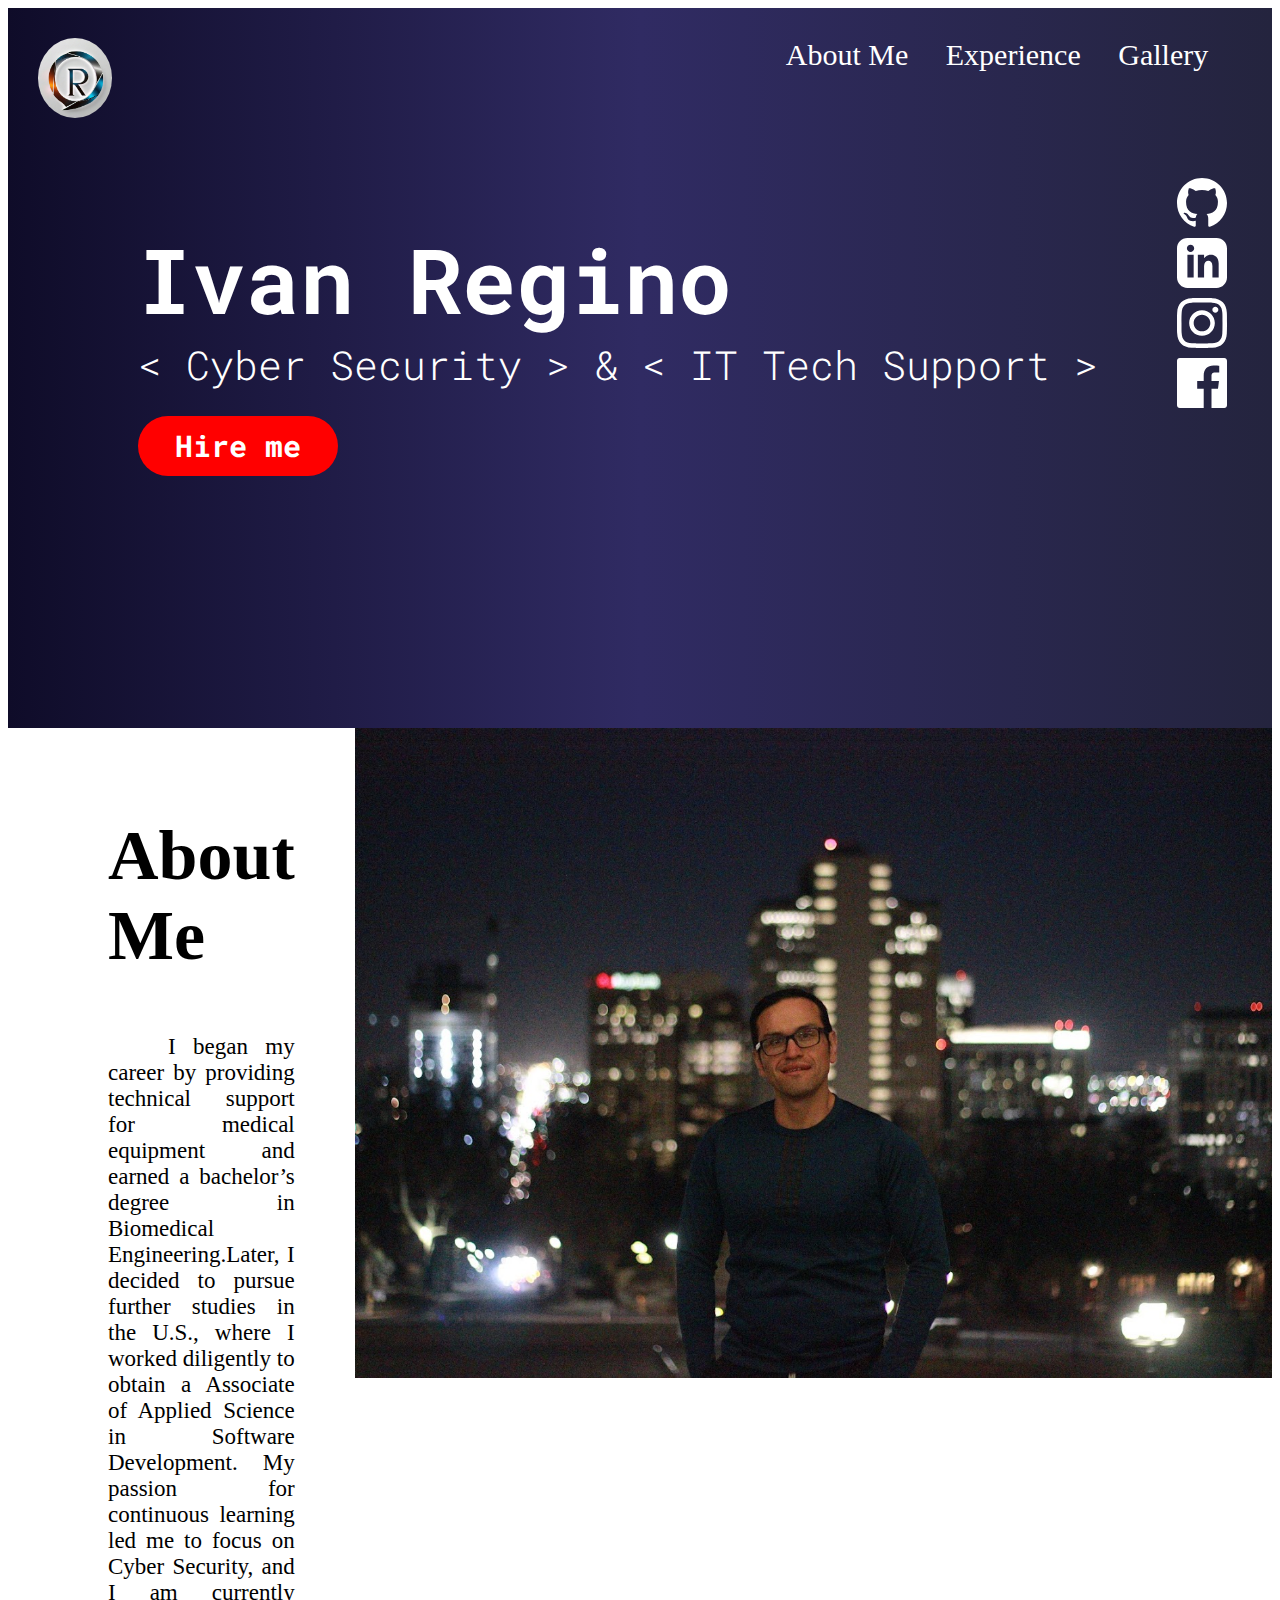
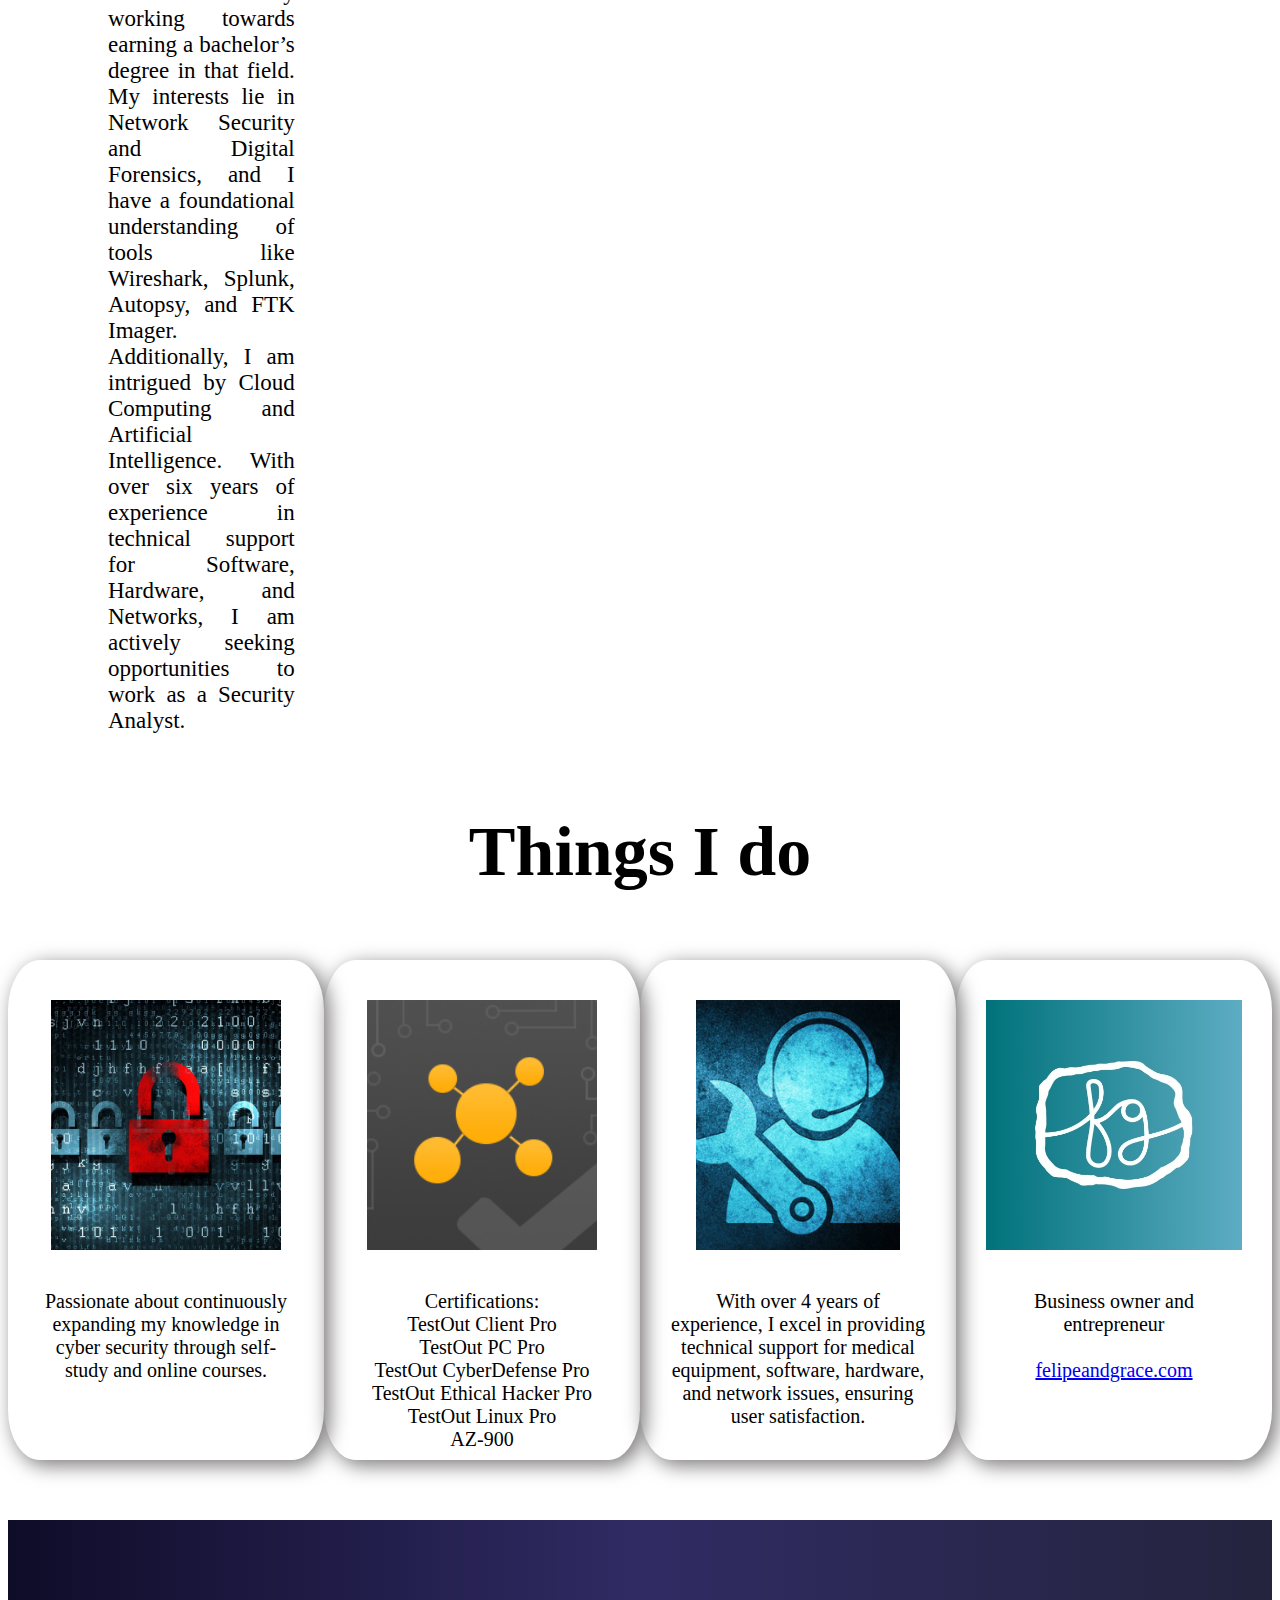
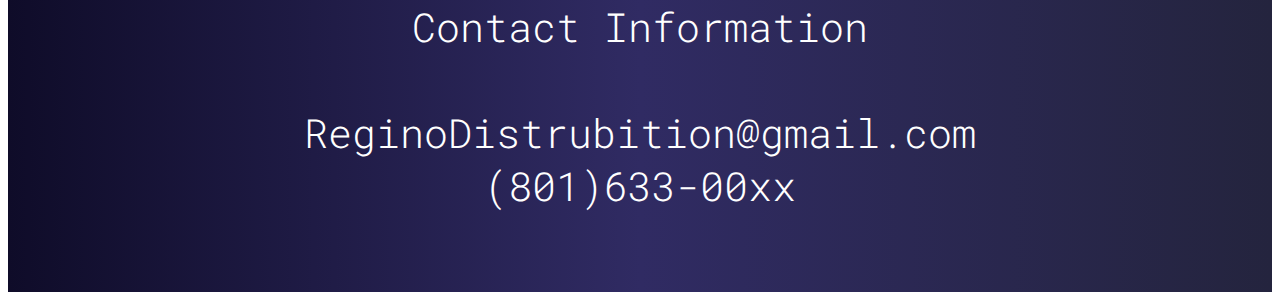
==== index.html @ 35305249 "Update index.html" ====
<!DOCTYPE html>
<html lang="en">
<head>
    <meta charset="UTF-8">
    <link rel="stylesheet" href="src/styles.css" />
    <link rel="preconnect" href="https://fonts.googleapis.com">
    <link rel="preconnect" href="https://fonts.gstatic.com" crossorigin>
    <link href="https://fonts.googleapis.com/css2?family=Roboto+Mono:ital,wght@0,300;0,500;1,600&display=swap" rel="stylesheet">
    <meta http-equiv="X-UA-Compatible" content="IE=edge">
    <meta name="viewport" content="width=device-width, initial-scale=1.0, user-scalable=no">
    <title>Ivan's Portfolio</title>
    <!-- To be published at Ivanfeliper.github.io -->
</head>
<body>
    <section class="section1">
        <nav>
            <img class="avatar" src="src/img/IvanLogo.jpeg">
            <ul class="menu-style">
              <li><a class="menu-style" href="#about-me">About Me </a></li>
              <li><a class="menu-style" href="#Experience">Experience</a></li>
              <li><a class="menu-style" href="#Experience">Gallery</a></li>
            </ul>
         </nav>
       
         <div class="hero-area">
            <div class="hero-text Style-coder ">
                <h1>Ivan Regino</h1>
                <p>&lt Cyber Security &gt & &lt IT Tech Support &gt</p>
                <div class="button"><h2 class="text-for-buttons">Hire me</h2></div>
             </div>
             <div class="socialmedia">
                <div>
                   <a class="socialmedia-style" href="https://github.com/Ivanfeliper" target="_blank">
                       <svg xmlns="http://www.w3.org/2000/svg" fill="white"  width="50" height="50" viewBox="0 0 24 24"><path d="M12 0c-6.626 0-12 5.373-12 12 0 5.302 3.438 9.8 8.207 11.387.599.111.793-.261.793-.577v-2.234c-3.338.726-4.033-1.416-4.033-1.416-.546-1.387-1.333-1.756-1.333-1.756-1.089-.745.083-.729.083-.729 1.205.084 1.839 1.237 1.839 1.237 1.07 1.834 2.807 1.304 3.492.997.107-.775.418-1.305.762-1.604-2.665-.305-5.467-1.334-5.467-5.931 0-1.311.469-2.381 1.236-3.221-.124-.303-.535-1.524.117-3.176 0 0 1.008-.322 3.301 1.23.957-.266 1.983-.399 3.003-.404 1.02.005 2.047.138 3.006.404 2.291-1.552 3.297-1.23 3.297-1.23.653 1.653.242 2.874.118 3.176.77.84 1.235 1.911 1.235 3.221 0 4.609-2.807 5.624-5.479 5.921.43.372.823 1.102.823 2.222v3.293c0 .319.192.694.801.576 4.765-1.589 8.199-6.086 8.199-11.386 0-6.627-5.373-12-12-12z"/></svg>
                   </a>
                </div>
                <div>
                   <a class="socialmedia-style" href="https://www.linkedin.com/in/ivan-regino-4985a9157/" target="_blank">
                         <svg xmlns="http://www.w3.org/2000/svg" fill="white"   height="50" viewBox="0 0 24 24"><path d="M19 0h-14c-2.761 0-5 2.239-5 5v14c0 2.761 2.239 5 5 5h14c2.762 0 5-2.239 5-5v-14c0-2.761-2.238-5-5-5zm-11 19h-3v-11h3v11zm-1.5-12.268c-.966 0-1.75-.79-1.75-1.764s.784-1.764 1.75-1.764 1.75.79 1.75 1.764-.783 1.764-1.75 1.764zm13.5 12.268h-3v-5.604c0-3.368-4-3.113-4 0v5.604h-3v-11h3v1.765c1.396-2.586 7-2.777 7 2.476v6.759z"/></svg>
                   </a>
                </div>
                <div>
                   <a class="socialmedia-style" href="https://www.instagram.com/ivanreginohernandez/" target="_blank">           
                         <svg xmlns="http://www.w3.org/2000/svg" fill="white"   height="50" viewBox="0 0 24 24"><path d="M12 2.163c3.204 0 3.584.012 4.85.07 3.252.148 4.771 1.691 4.919 4.919.058 1.265.069 1.645.069 4.849 0 3.205-.012 3.584-.069 4.849-.149 3.225-1.664 4.771-4.919 4.919-1.266.058-1.644.07-4.85.07-3.204 0-3.584-.012-4.849-.07-3.26-.149-4.771-1.699-4.919-4.92-.058-1.265-.07-1.644-.07-4.849 0-3.204.013-3.583.07-4.849.149-3.227 1.664-4.771 4.919-4.919 1.266-.057 1.645-.069 4.849-.069zm0-2.163c-3.259 0-3.667.014-4.947.072-4.358.2-6.78 2.618-6.98 6.98-.059 1.281-.073 1.689-.073 4.948 0 3.259.014 3.668.072 4.948.2 4.358 2.618 6.78 6.98 6.98 1.281.058 1.689.072 4.948.072 3.259 0 3.668-.014 4.948-.072 4.354-.2 6.782-2.618 6.979-6.98.059-1.28.073-1.689.073-4.948 0-3.259-.014-3.667-.072-4.947-.196-4.354-2.617-6.78-6.979-6.98-1.281-.059-1.69-.073-4.949-.073zm0 5.838c-3.403 0-6.162 2.759-6.162 6.162s2.759 6.163 6.162 6.163 6.162-2.759 6.162-6.163c0-3.403-2.759-6.162-6.162-6.162zm0 10.162c-2.209 0-4-1.79-4-4 0-2.209 1.791-4 4-4s4 1.791 4 4c0 2.21-1.791 4-4 4zm6.406-11.845c-.796 0-1.441.645-1.441 1.44s.645 1.44 1.441 1.44c.795 0 1.439-.645 1.439-1.44s-.644-1.44-1.439-1.44z"/></svg> 
                   </a>
                </div> 
               <div>
                   <a class="socialmedia-style" href="https://www.facebook.com/ivan.reginohernandez/" target="_blank">             
                         <svg xmlns="http://www.w3.org/2000/svg" fill="white"  width="50" height="50" viewBox="0 0 24 24"><path d="M22.675 0h-21.35c-.732 0-1.325.593-1.325 1.325v21.351c0 .731.593 1.324 1.325 1.324h11.495v-9.294h-3.128v-3.622h3.128v-2.671c0-3.1 1.893-4.788 4.659-4.788 1.325 0 2.463.099 2.795.143v3.24l-1.918.001c-1.504 0-1.795.715-1.795 1.763v2.313h3.587l-.467 3.622h-3.12v9.293h6.116c.73 0 1.323-.593 1.323-1.325v-21.35c0-.732-.593-1.325-1.325-1.325z"/></svg> 
                   </a>
               </div>
                   
            </div>        
            
         </div>
    </section>
     
    <section class="section2">
       <div class="section2-information"> 
          <h2 class="section2-textstyle1" id="about-me">About Me</h2>
          <p class="section2-textstyle2">I began my career by providing technical support for medical equipment
              and earned a bachelor’s degree in Biomedical Engineering.Later, I decided to 
              pursue further studies  in the U.S., where I worked diligently to obtain a 
              Associate of Applied Science in Software Development. My passion for continuous learning
              led me to focus on Cyber Security, and I am currently working towards earning
              a bachelor’s degree in that field. My interests lie in Network Security
              and Digital Forensics, and I have a foundational understanding of tools like
              Wireshark, Splunk, Autopsy, and FTK Imager. Additionally, I am intrigued by 
              Cloud Computing and Artificial Intelligence. With over six years of experience
              in technical support for Software, Hardware, and Networks, I am actively seeking
              opportunities to work as a Security Analyst.

       </div>
       <div class="section2-container"> 
         <img class="section2-container-img" src="src/img/IvanCapitol.JPG" alt="Ivan Regino at the Capitol"/>
       </div>
    </section>

    <section class="section3" id="Experience"> 
      <h2 class="section2-textstyle1">Things I  do </h2>
      <div class="subsection3">
         <div class="section3-container">
           <div class="section3-insidecontainer-icon">
               <img class="section3-icos" src="src/img/cyber-security-locks.jpg" style="width:90%" alt="VS Code"/>
            </div>
            <div class="section3-insidecontainer-icon">
               <p> Passionate about continuously expanding my knowledge in cyber security through self-study and online courses.</p>
            </div>
         </div>

         <div class="section3-container">
            <div class="section3-insidecontainer-icon">
               <img class="section3-icos" src="src/img/networkpro.png" style="width:90%" alt="VS Code"/>
            </div>
            <div class="section3-insidecontainer-icon">
               <p>Certifications: <br>
               TestOut Client Pro<br>
               TestOut PC Pro <br>
               TestOut CyberDefense Pro <br>
               TestOut Ethical Hacker Pro <br>
               TestOut Linux Pro <br>
               AZ-900
               </p>
            </div>
         </div>
         
         <div class="section3-container">
            <div class="section3-insidecontainer-icon">
               <img class="section3-icos" src="src/img/techSupport.png" style="width:80%" alt="VS Code"/>
            </div>
            <div class="section3-insidecontainer-icon">
               <p>With over 4 years of experience, I excel in providing technical support for medical equipment, software, hardware, and network issues, ensuring user satisfaction.</p>
            </div>
         </div>

         <div class="section3-container">
            <div class="section3-insidecontainer-icon">
               <img class="section3-icos" src="src/img/felipe.jpg" style="width:100%" alt="VS Code"/>
            </div>
            <div class="section3-insidecontainer-icon">
               <p>Business owner and entrepreneur <br> <br> <a href="https://www.felipeandgrace.com/" target="_blank">felipeandgrace.com </a></p>
            </div>
         </div>
      </div>

    </section>
    <footer>
      <p>Contact Information <BR><br> ReginoDistrubition@gmail.com <br> (801)633-00xx </p>
    </footer>
    <script src="src/app.js"></script>
    
</body>
</html>
---- src/styles.css ----
* {
    box-sizing: border-box;
  }
  
.Style-coder {
    font-family: 'Roboto Mono', monospace;
}
p {
    font-weight: 300;
    margin: 0;
}
.section1 {
    height: 80vh;
    color: white;
    font-size: 40px;
    background-image: linear-gradient(to right, #0f0c29, #302b63, #24243e);
}
.avatar {
    height: 80px;
    margin: 30px;
    border-radius: 50%;
}
.menu-style{
    margin-right: 30px;
    text-decoration: none;
    color: white;
}
.hero-text {
    margin-left: 100px;
}
.hero-area {
    display: flex;
    justify-content: space-between;
    align-items: center;
    padding: 30px;
}

nav {
    display: flex;
    justify-content: space-between;
}
ul {
    display: flex;
    list-style-type: none;
    width: 500px;
    justify-content: space-around;
    font-size: 30px;
}
li {
    text-decoration: none;
}

h1 {
    font-size: 90px;
    margin: 0;
}

.button {
    width: 200px;
    height: 60px;
    border-radius: 30px;
    text-align: center;
    background-color: red;
    margin-top: 20px;
    font-size: 30px;
    font-weight: 300;
    
}
.button:hover {
    background: linear-gradient(to right, #FF00BB, #4ca2cb) !important;
}
.button:active{
    color:black;
}
.text-for-buttons {
    padding-top: 10px;
    padding-bottom: 10px;
    font-size: 30px;
}
.socialmedia {
    padding-bottom: 100px;
}
.socialmedia-style {
    margin: 15px;
    fill: white;
}

.section2 {
    display: flex;
    flex-direction: row; //
    align-items: center;
    justify-content: space-between;
    height: 60hv;
    background-color: white;
}
.section2-information {
     flex: 1;
    margin-top: 30px;
    margin-left: 100px;
    margin-right: 60px;

}
.section2-container-img {
    flex: 1;
    width: 100%;
    height: 650px;
    object-fit: cover; //Ensures the image covers the area without distortion */
}
.section2-textstyle1 {
    margin-top: 50;
    font-size: 70px;
}
.section2-textstyle2 {
    text-indent: 60px;
    font-size: 23px;
    text-align: justify;
}
.section3{
    display: flex;
    flex-direction: column;
    text-align: center;
    margin-top: 20px;
    margin-bottom: 60px;
    height: 60hv;
}
.subsection3 {
    display: flex;
    justify-content: space-around;
    align-items: center;
    height: 500px;
    background-color:white;
    margin-top: 10px;
}
.section3-container {
    height: 500px;
    width: 320px;
    border-radius: 10%;
    box-shadow: 5px 5px 20px rgb(119, 116, 116);
}
.section3-insidecontainer-icon {
    display:flex;
    justify-content: space-around;
    margin-top: 40px;
    margin-left: 30px;
    margin-right: 30px;
    font-size: 20px;
}
.section3-icos {  
    width: 250px; /* Set your desired width */
    height: 250px; /* Set your desired height */
    object-fit: cover; /* Ensures the image covers the area without distortion */
}
footer {
    background-image: linear-gradient(to right, #0f0c29, #302b63, #24243e);
    color: white;
    font-family: 'Roboto Mono', monospace;
    font-size: 40px;
    text-align: center;
    padding: 80px;
}

/* Let'smake it responsive */
@media (max-width: 600px) {
    /* Styles for mobile devices */
}

}
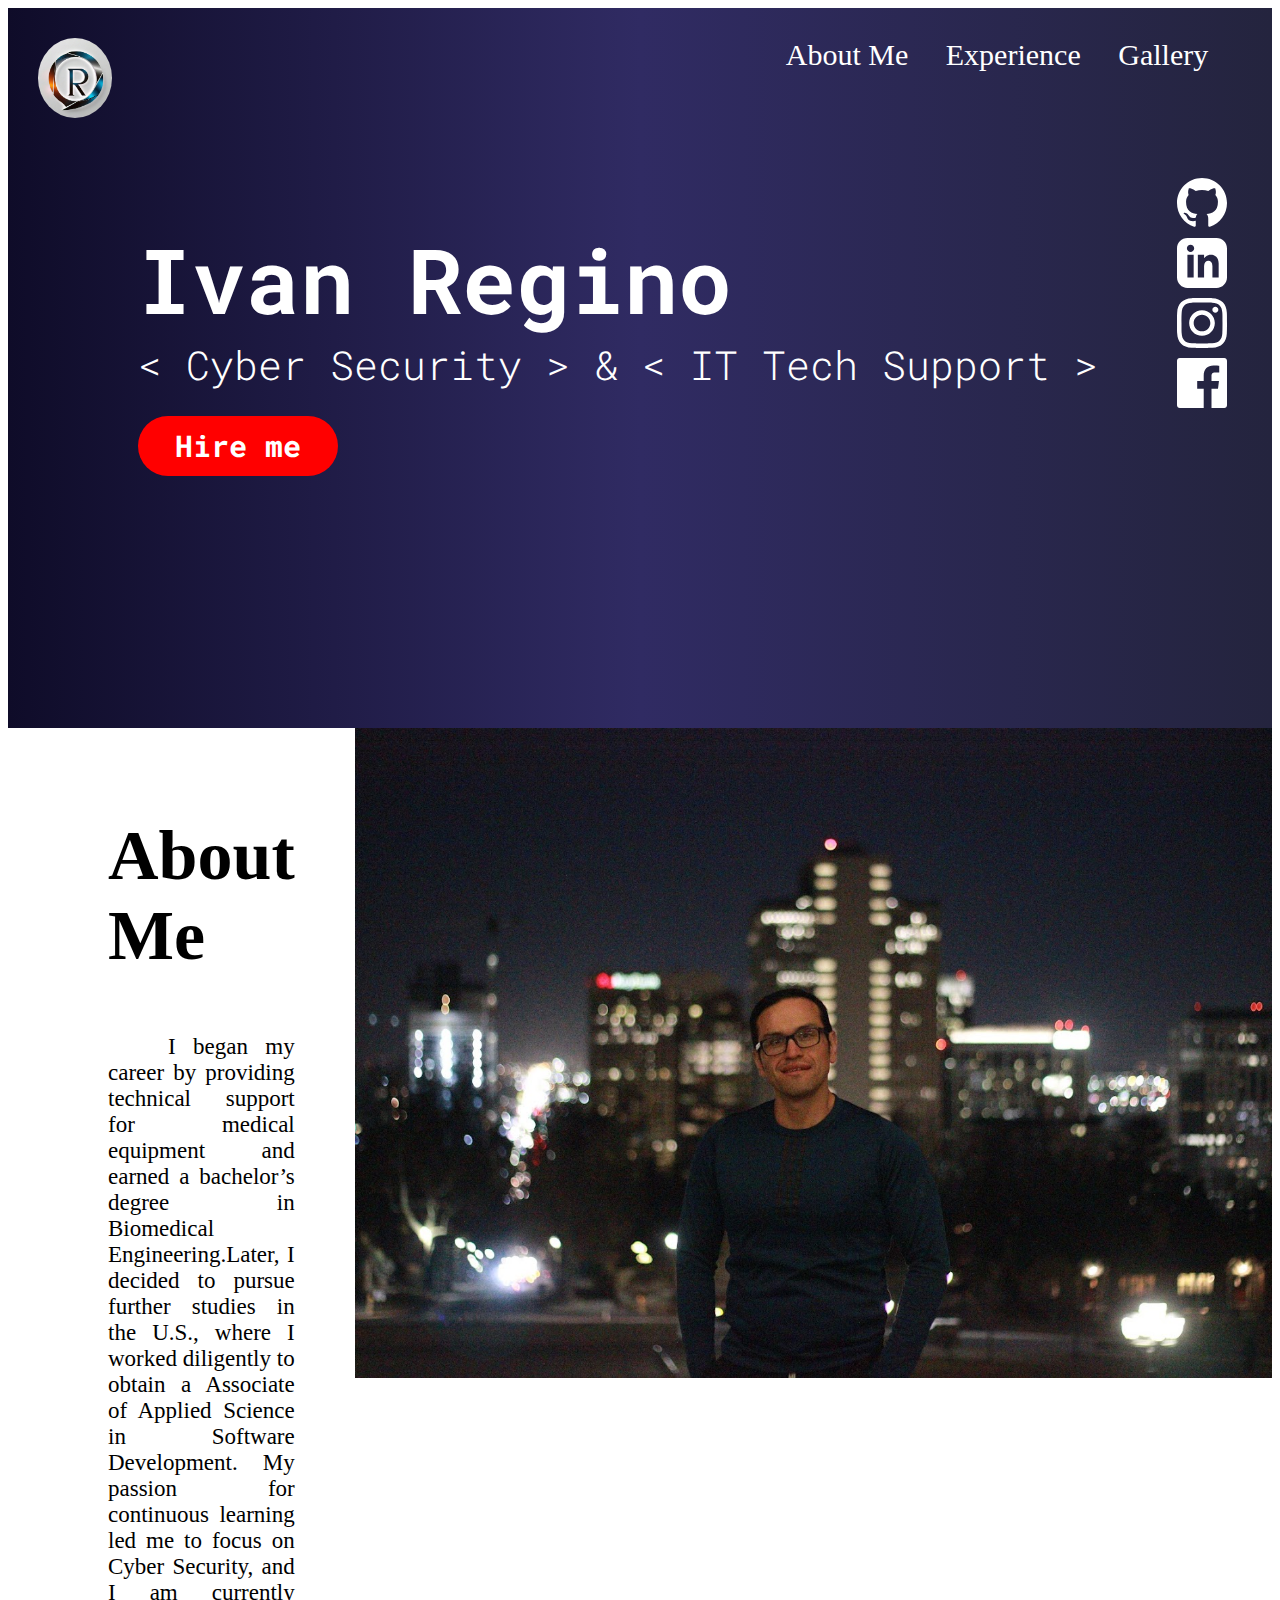
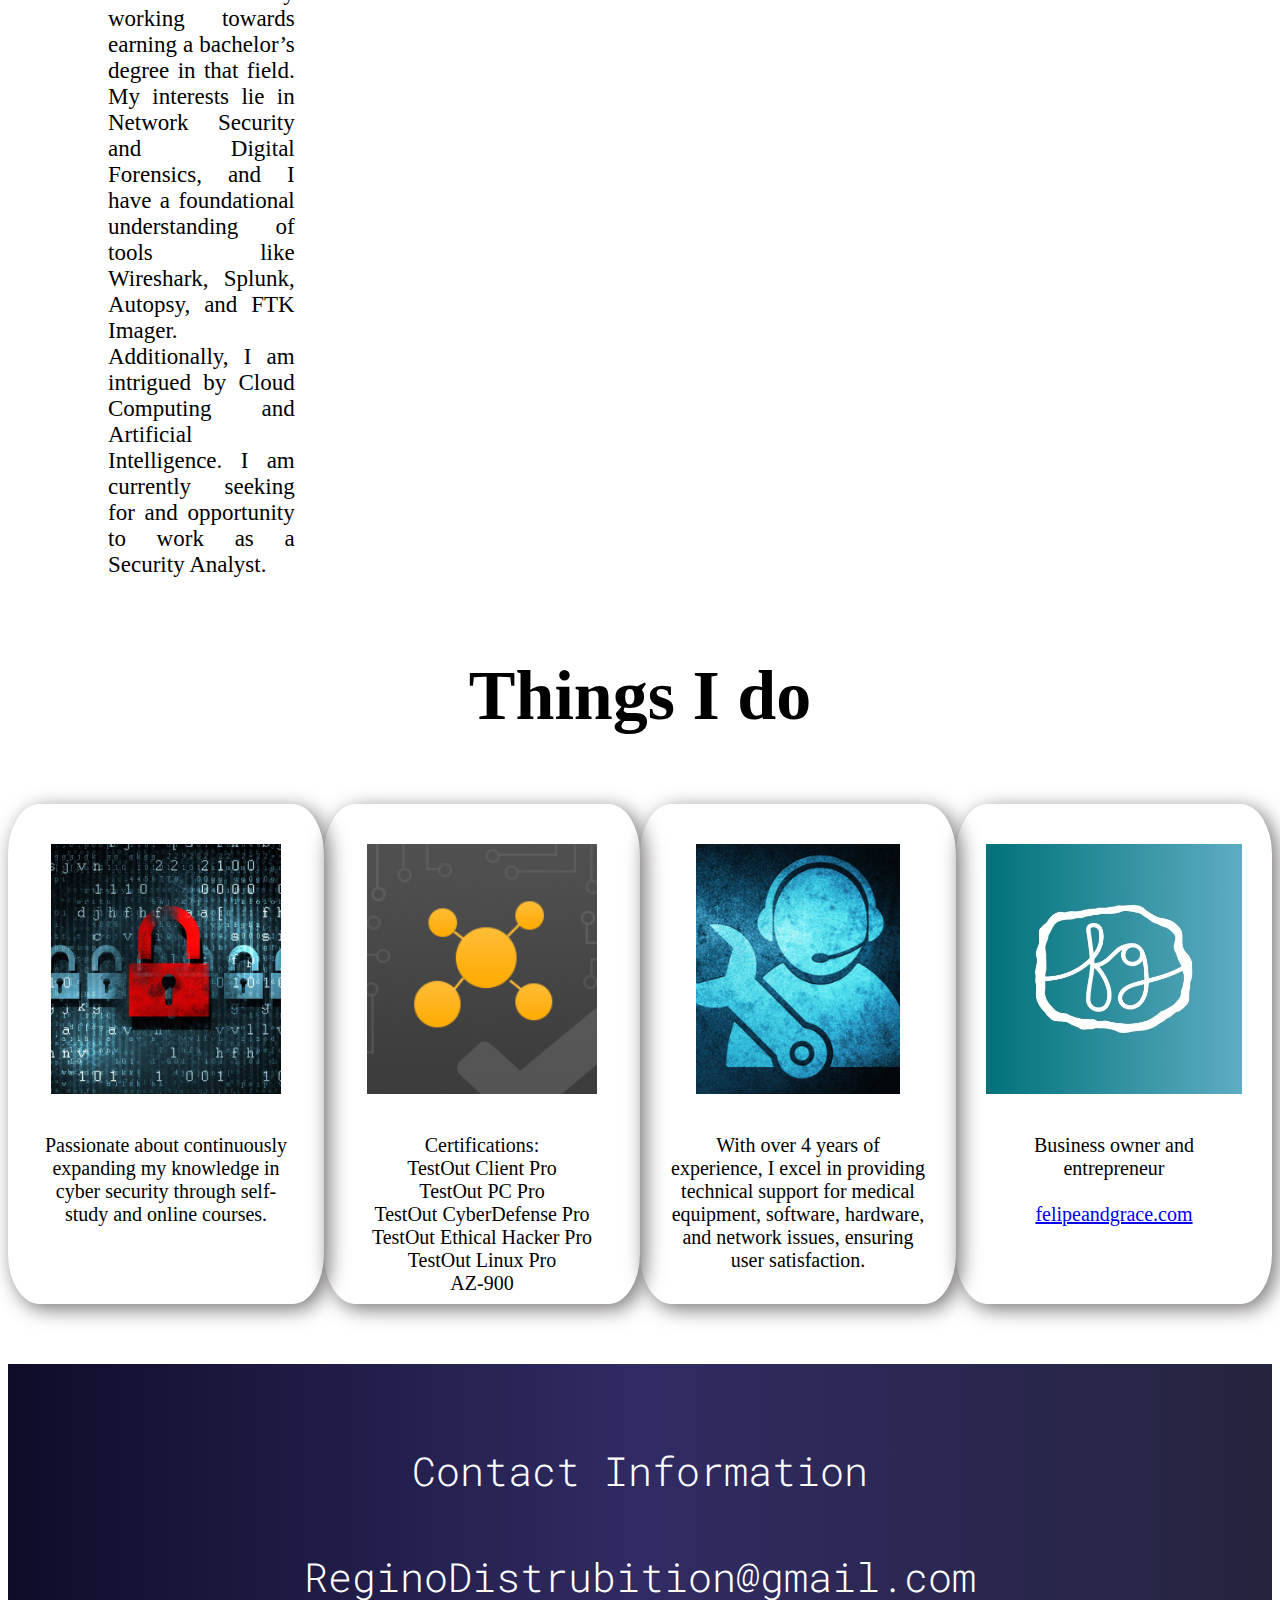
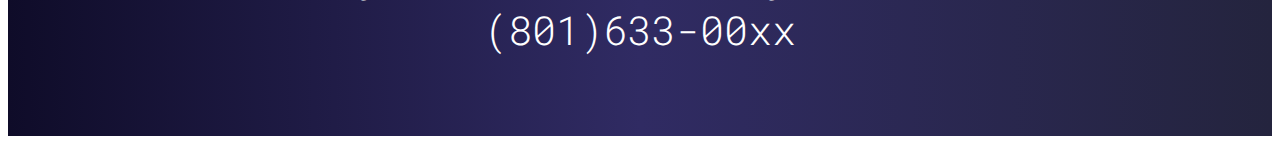
==== commit f5e93695: "Update index.html" ====
--- a/index.html
+++ b/index.html
@@ -66,9 +66,8 @@
               a bachelor’s degree in that field. My interests lie in Network Security
               and Digital Forensics, and I have a foundational understanding of tools like
               Wireshark, Splunk, Autopsy, and FTK Imager. Additionally, I am intrigued by 
-              Cloud Computing and Artificial Intelligence. With over six years of experience
-              in technical support for Software, Hardware, and Networks, I am actively seeking
-              opportunities to work as a Security Analyst.
+              Cloud Computing and Artificial Intelligence. I am currently seeking for and 
+              opportunity to work as a Security Analyst.
 
        </div>
        <div class="section2-container"> 
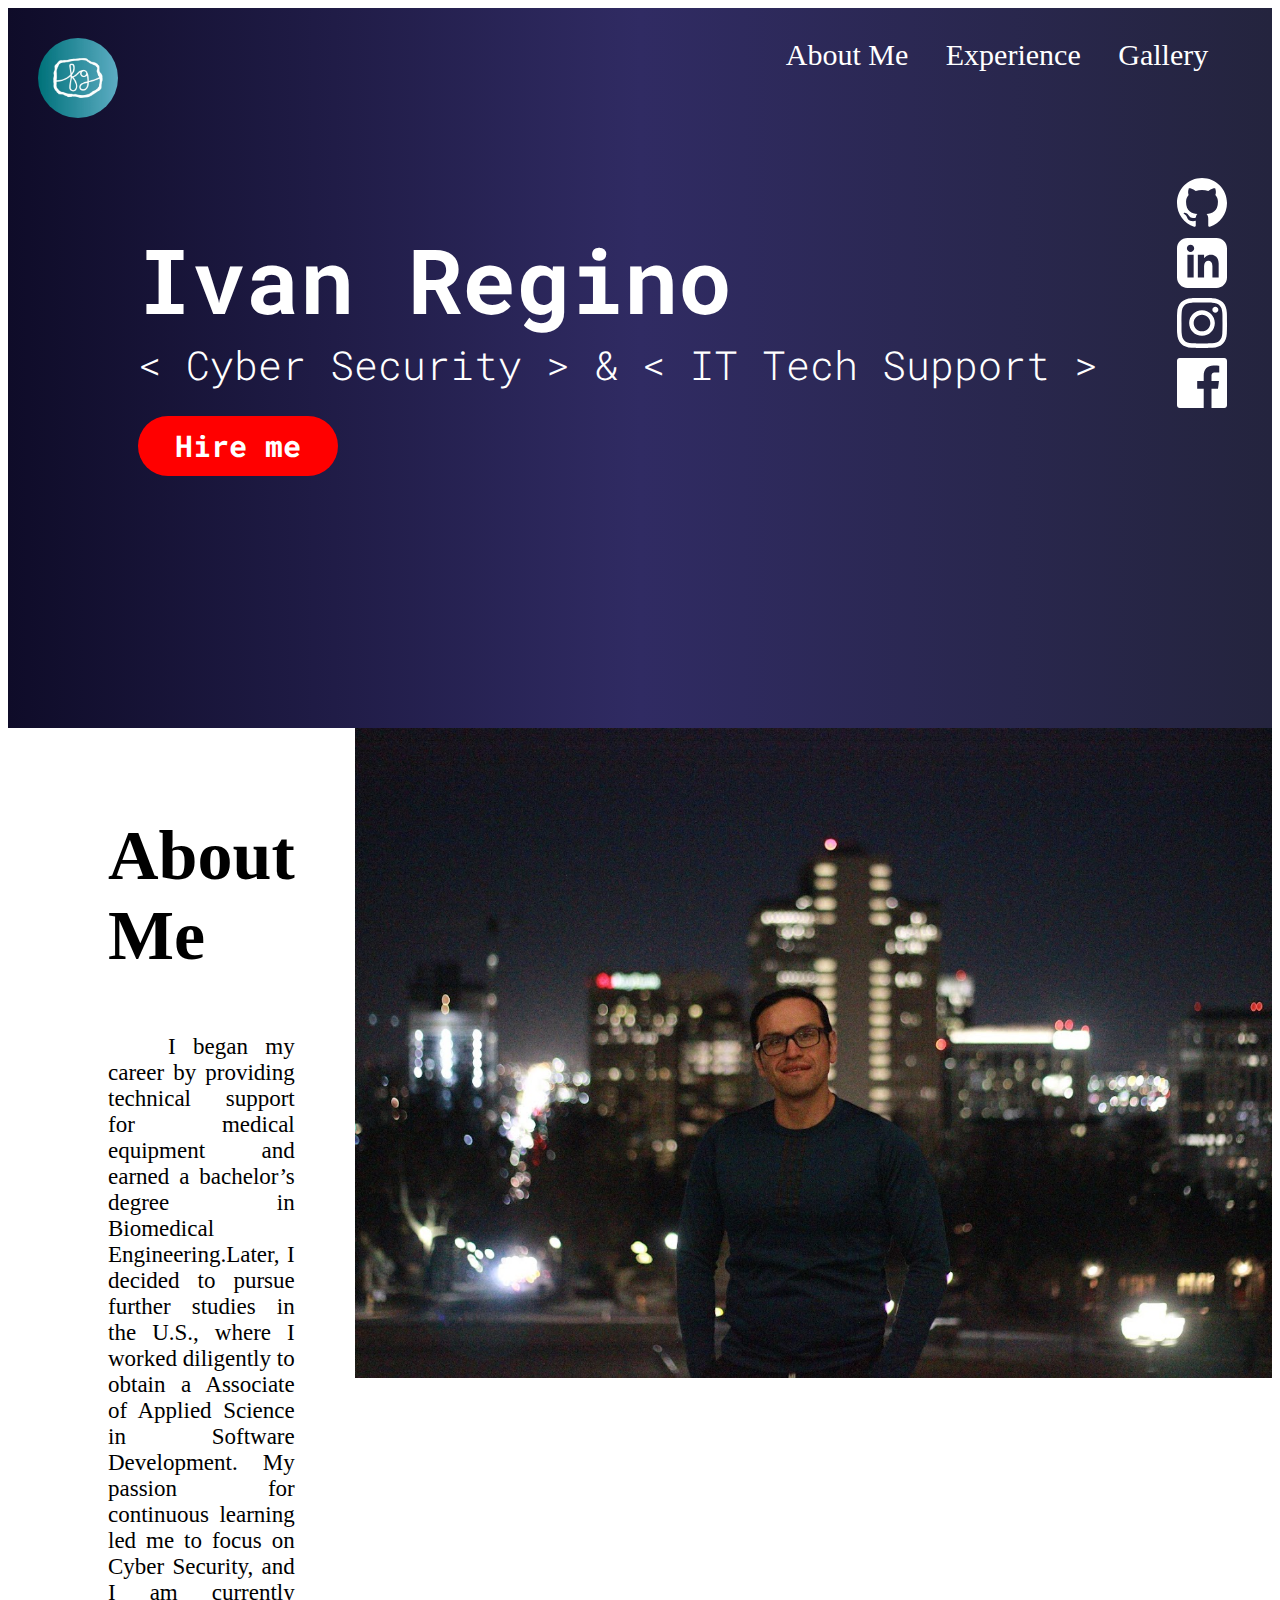
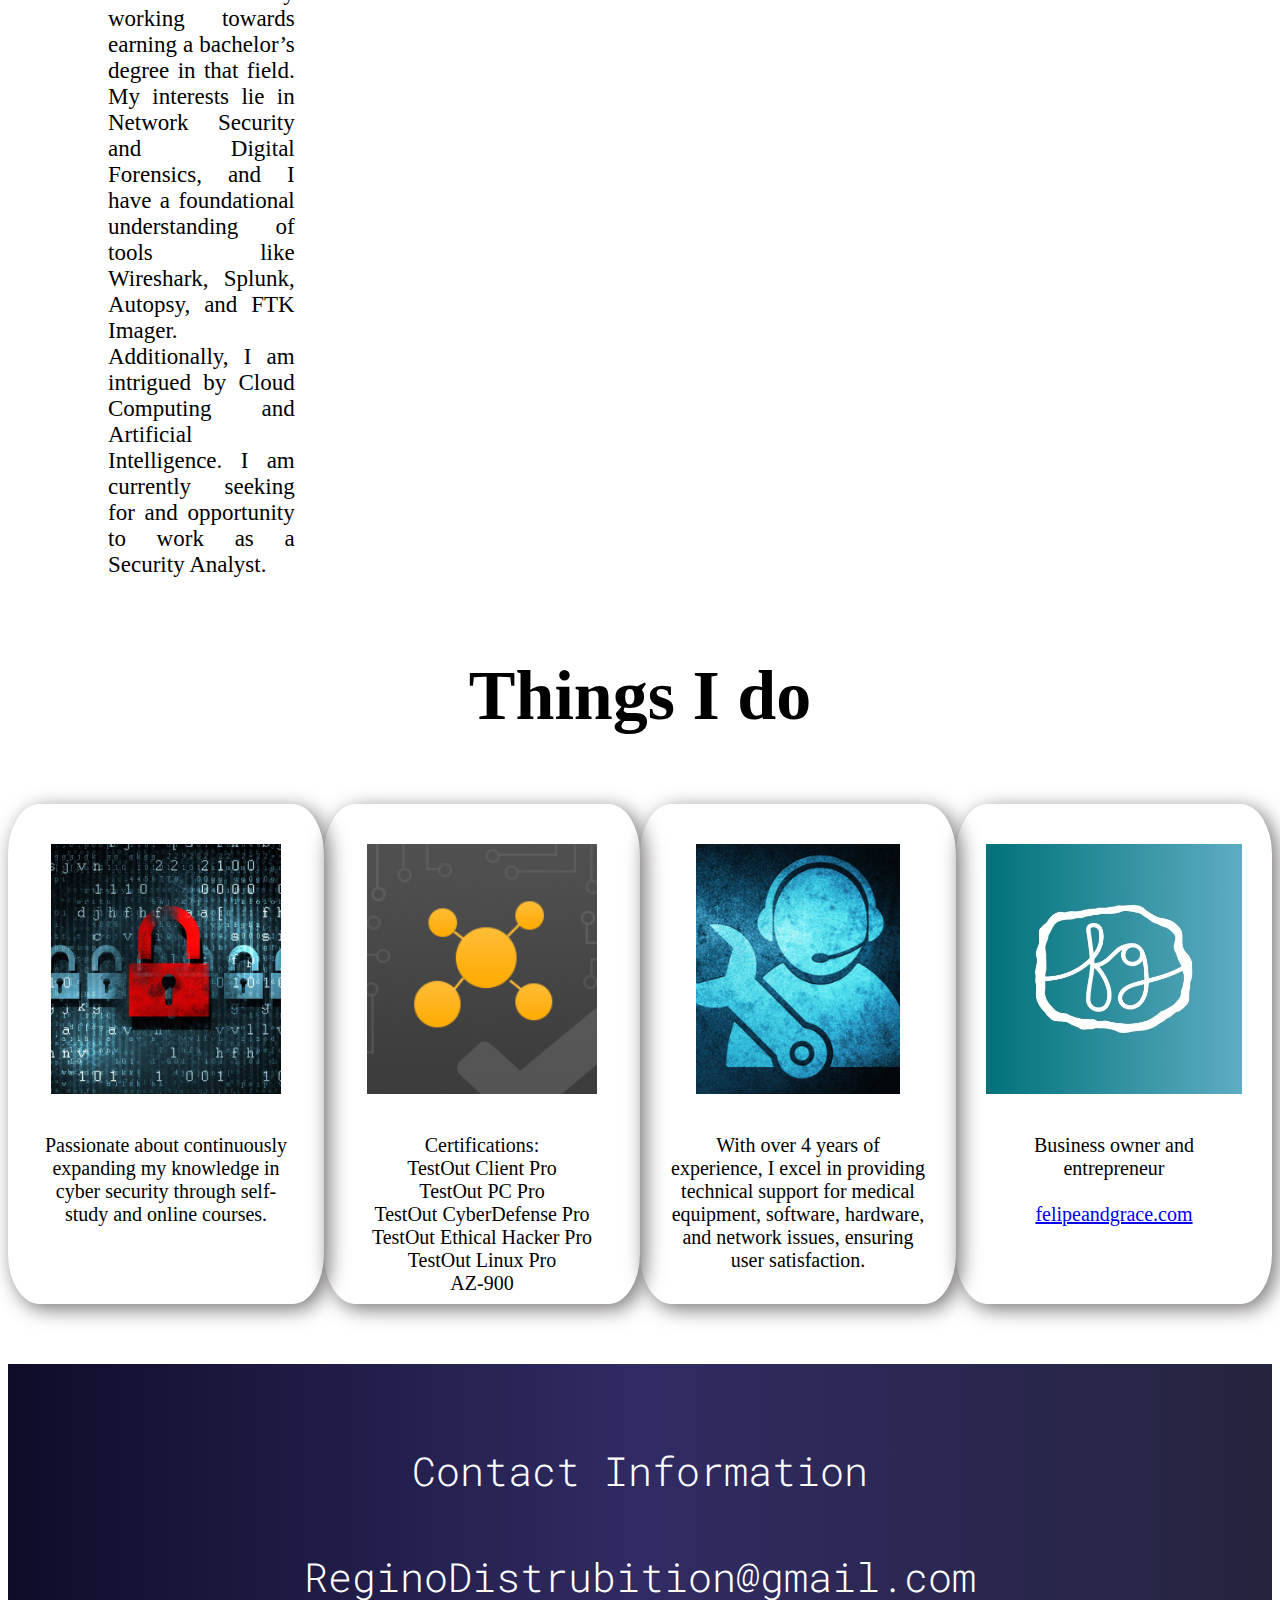
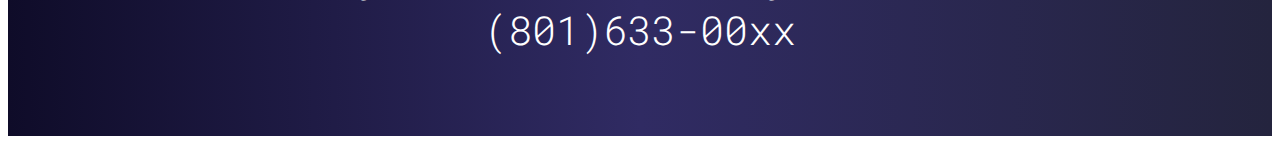
==== commit a45f5889: "Update index.html" ====
--- a/index.html
+++ b/index.html
@@ -14,7 +14,7 @@
 <body>
     <section class="section1">
         <nav>
-            <img class="avatar" src="src/img/IvanLogo.jpeg">
+            <img class="avatar" src="src/img/felipe.jpg">
             <ul class="menu-style">
               <li><a class="menu-style" href="#about-me">About Me </a></li>
               <li><a class="menu-style" href="#Experience">Experience</a></li>
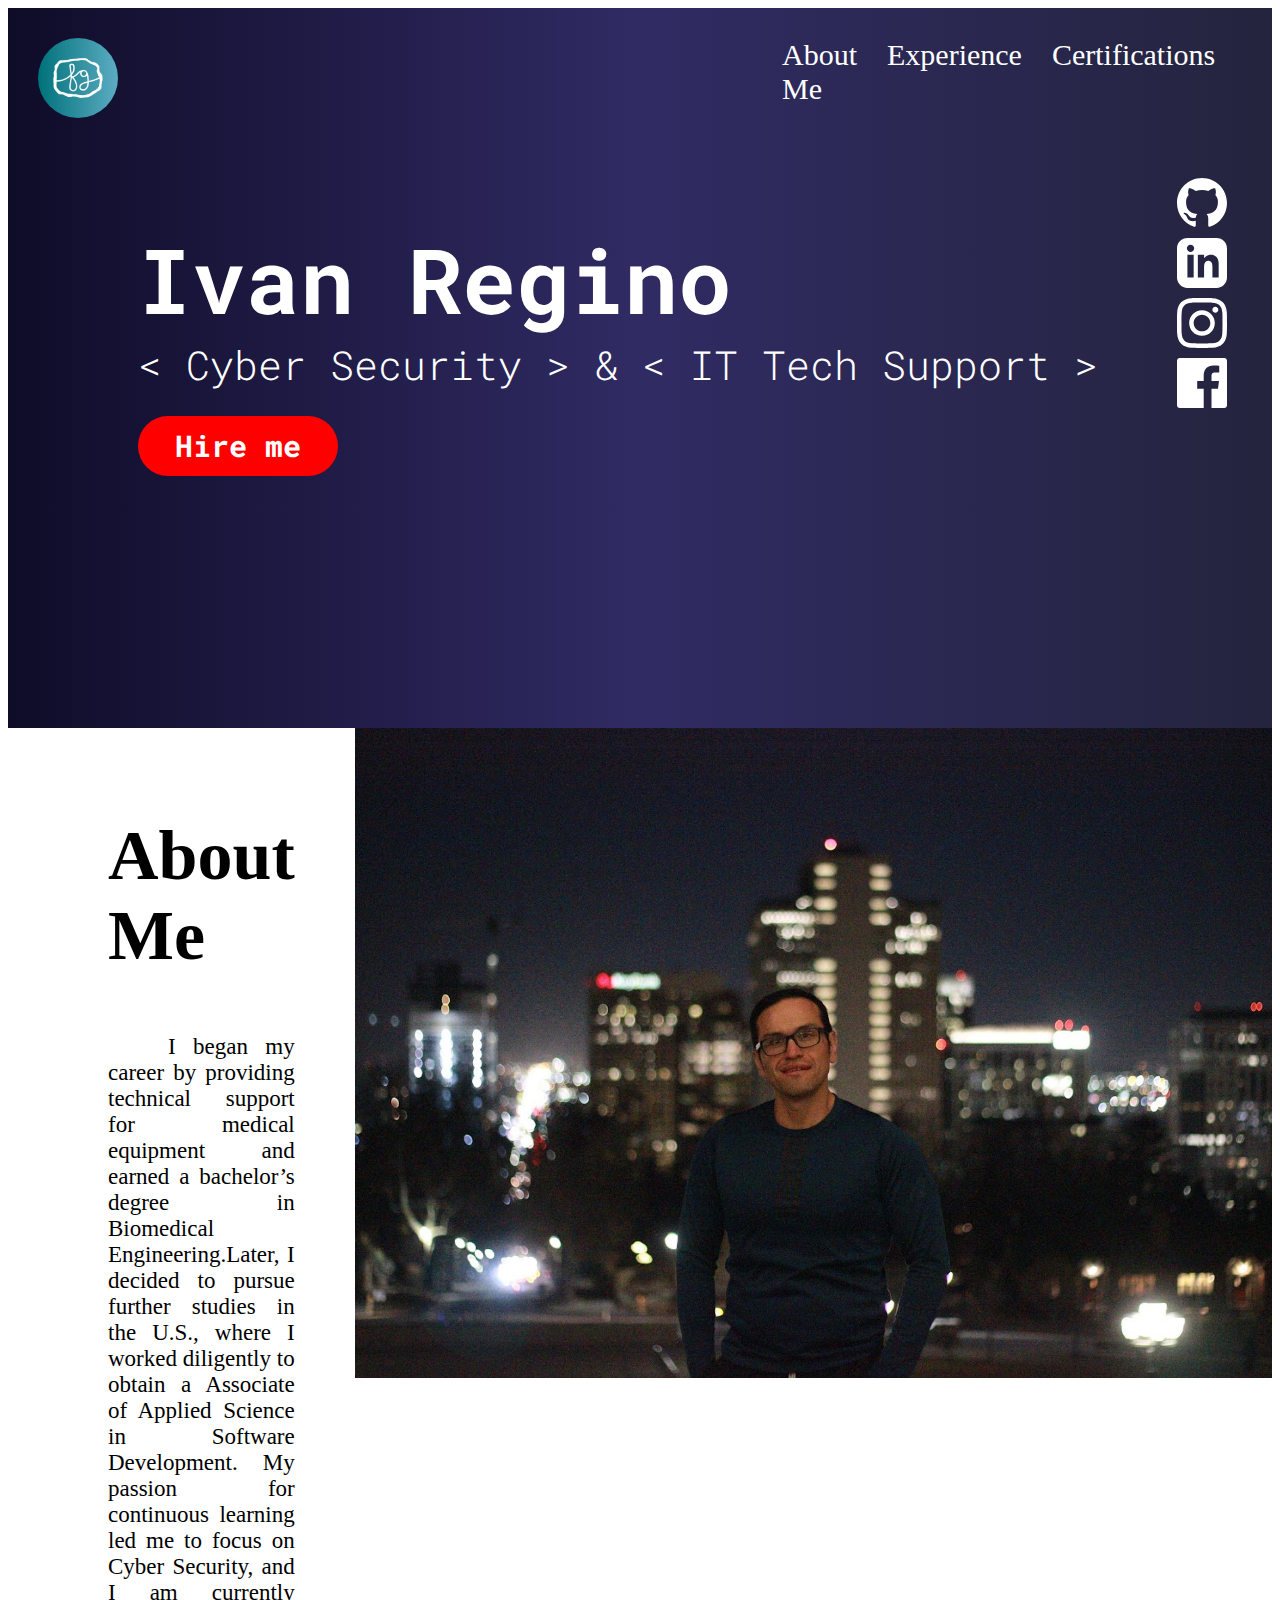
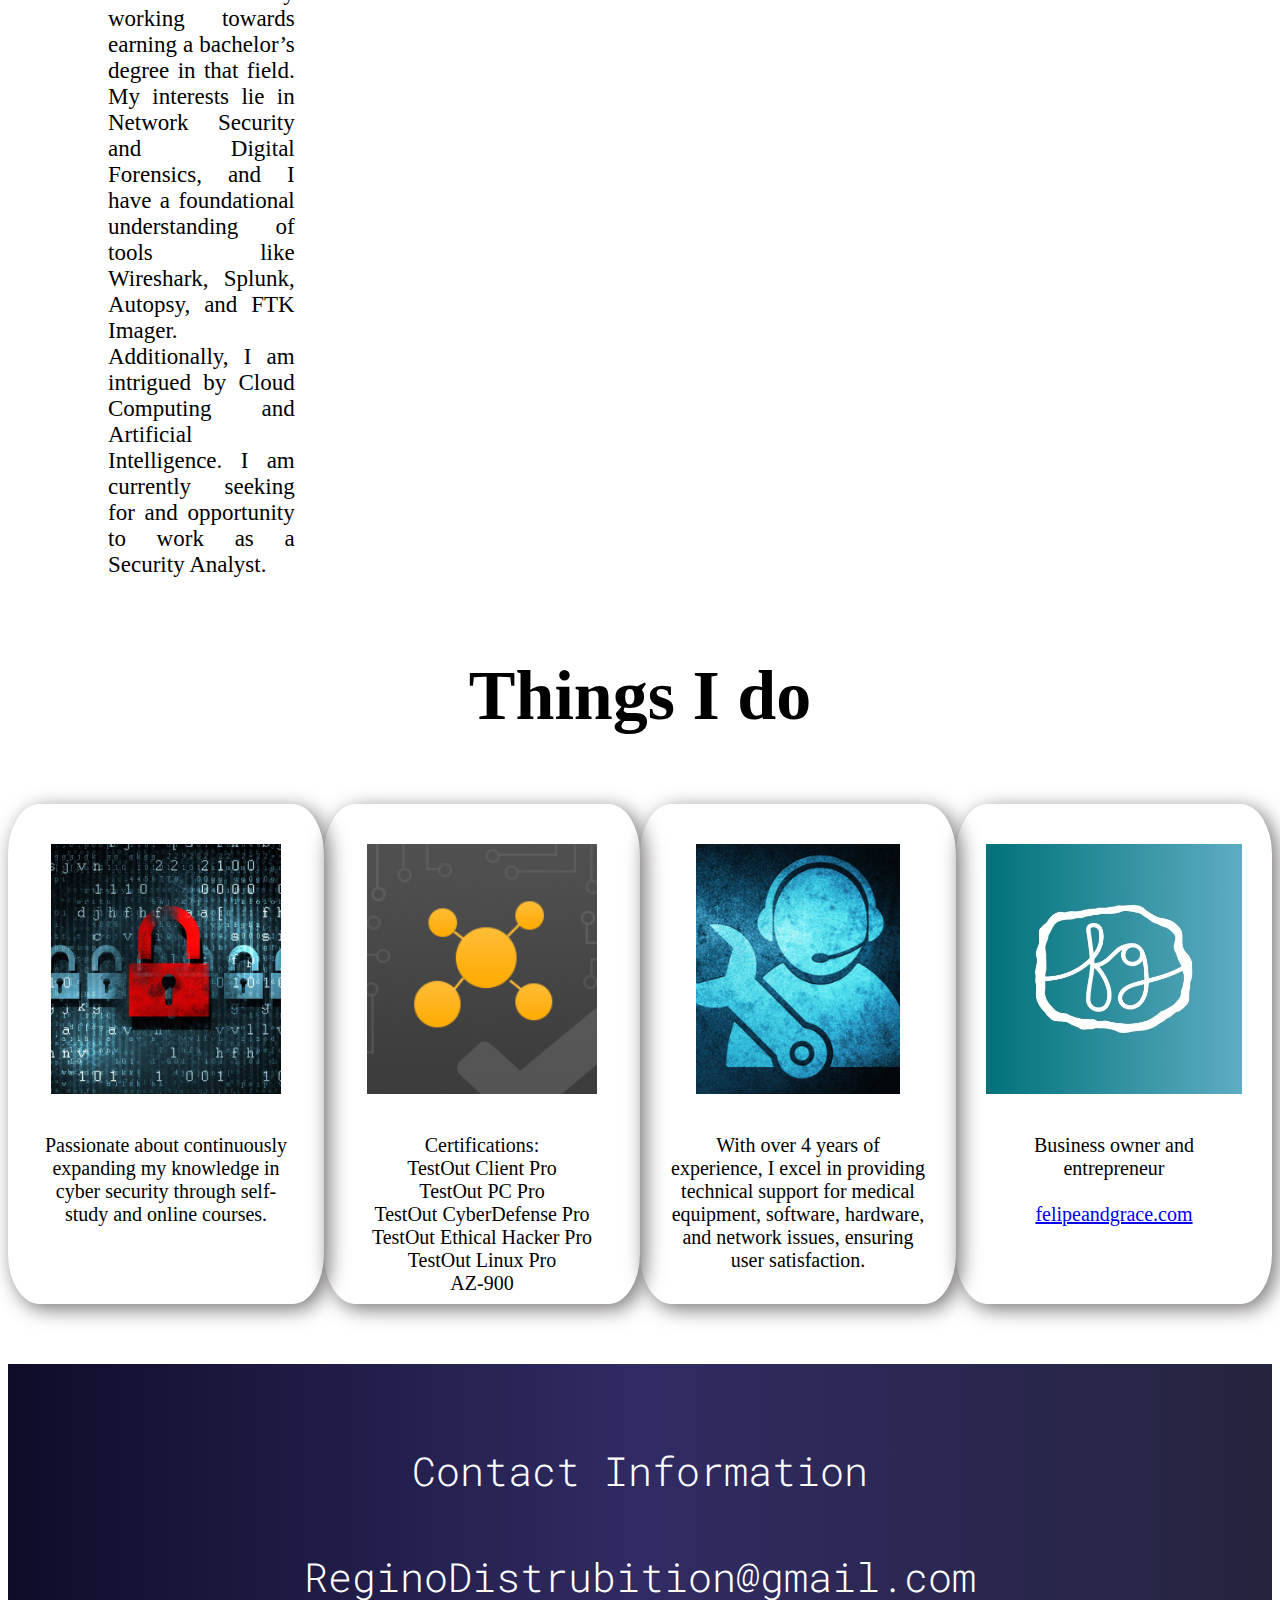
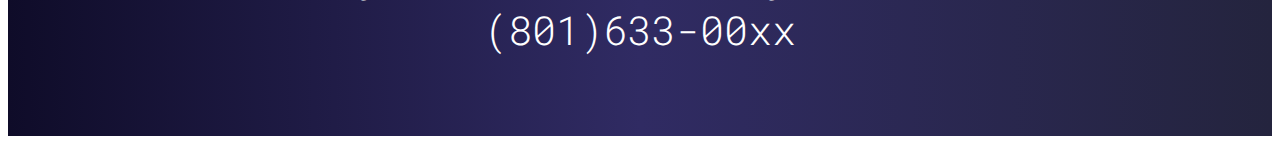
==== commit ac4442d5: "Update index.html" ====
--- a/index.html
+++ b/index.html
@@ -18,7 +18,7 @@
             <ul class="menu-style">
               <li><a class="menu-style" href="#about-me">About Me </a></li>
               <li><a class="menu-style" href="#Experience">Experience</a></li>
-              <li><a class="menu-style" href="#Experience">Gallery</a></li>
+              <li><a class="menu-style" href="gallery.html" target="_blank">Certifications</a></li>
             </ul>
          </nav>
        
--- a/src/styles.css
+++ b/src/styles.css
@@ -159,9 +159,10 @@
     padding: 80px;
 }
 
-/* Let'smake it responsive */
-@media (max-width: 600px) {
-    /* Styles for mobile devices */
+
+
+
 }
 
-}
+
+
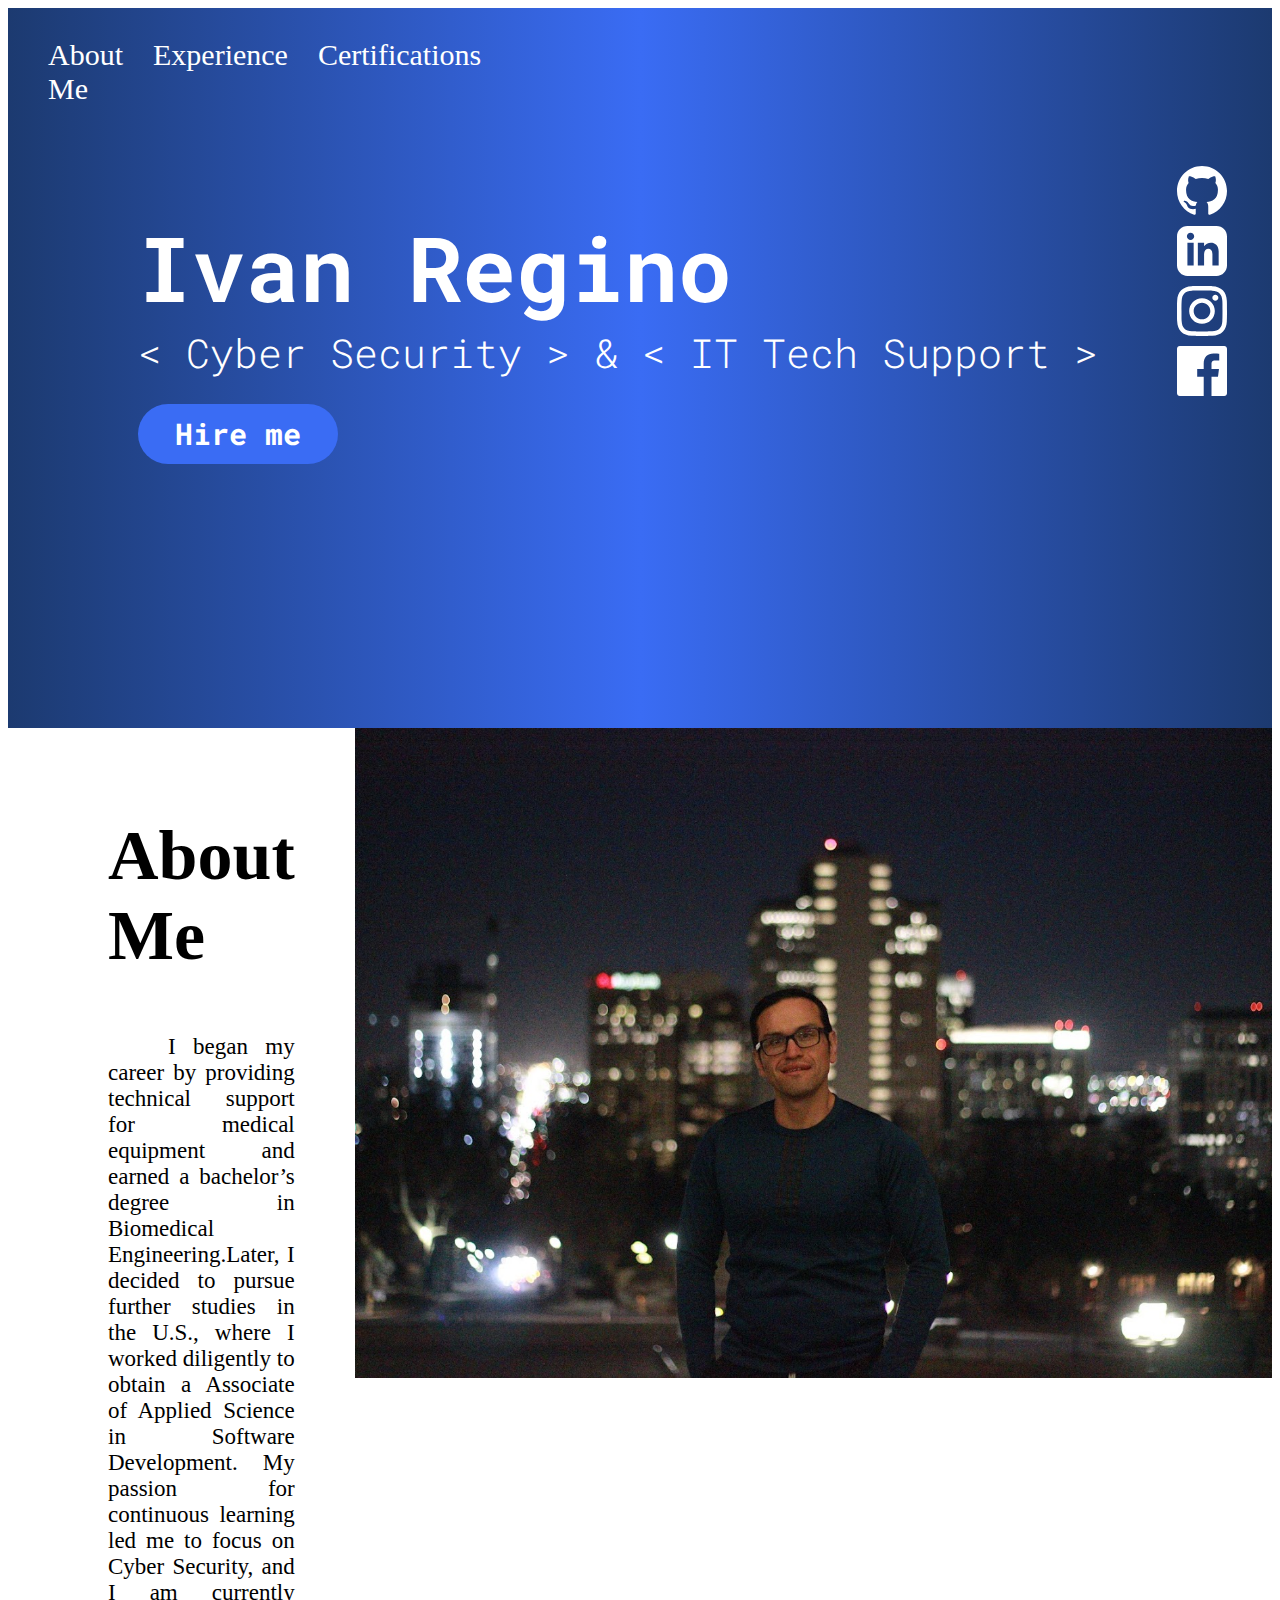
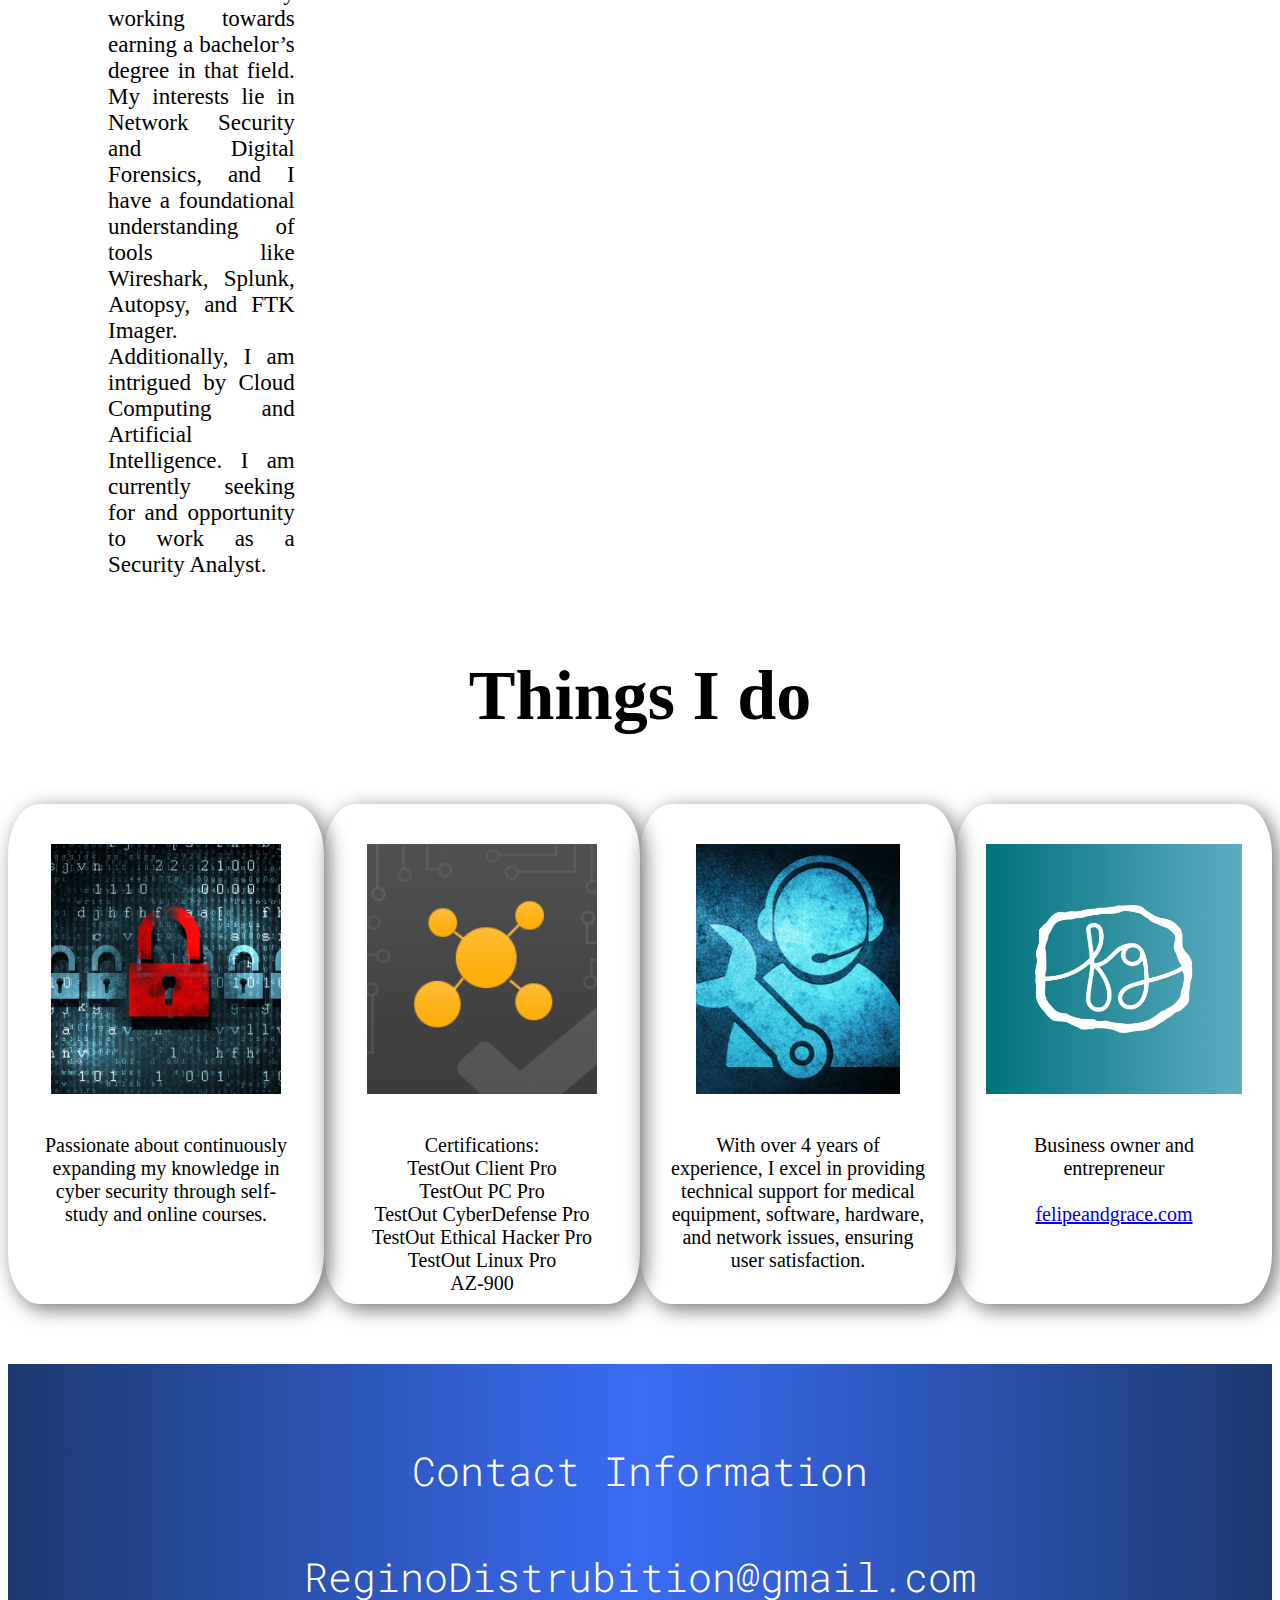
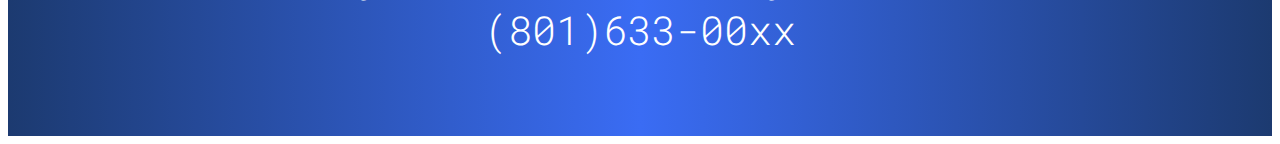
==== commit 7bb30fac: "Update index.html" ====
--- a/index.html
+++ b/index.html
@@ -14,9 +14,9 @@
 <body>
     <section class="section1">
         <nav>
-            <img class="avatar" src="src/img/felipe.jpg">
+            <!--<img class="avatar" src="src/img/felipe.jpg">-->
             <ul class="menu-style">
-              <li><a class="menu-style" href="#about-me">About Me </a></li>
+              <li><a class="menu-style" href="#about-me">About Me</a></li>
               <li><a class="menu-style" href="#Experience">Experience</a></li>
               <li><a class="menu-style" href="gallery.html" target="_blank">Certifications</a></li>
             </ul>
--- a/src/styles.css
+++ b/src/styles.css
@@ -13,7 +13,7 @@
     height: 80vh;
     color: white;
     font-size: 40px;
-    background-image: linear-gradient(to right, #0f0c29, #302b63, #24243e);
+    background-image: linear-gradient(to right, #1c3a70, #3a6cf4, #1c3a70);
 }
 .avatar {
     height: 80px;
@@ -60,14 +60,14 @@
     height: 60px;
     border-radius: 30px;
     text-align: center;
-    background-color: red;
+    background-color: #3a6cf4;
     margin-top: 20px;
     font-size: 30px;
     font-weight: 300;
     
 }
 .button:hover {
-    background: linear-gradient(to right, #FF00BB, #4ca2cb) !important;
+    background: #a4c9f4; 
 }
 .button:active{
     color:black;
@@ -151,7 +151,7 @@
     object-fit: cover; /* Ensures the image covers the area without distortion */
 }
 footer {
-    background-image: linear-gradient(to right, #0f0c29, #302b63, #24243e);
+    background-image: linear-gradient(to right, #1c3a70, #3a6cf4, #1c3a70);
     color: white;
     font-family: 'Roboto Mono', monospace;
     font-size: 40px;
